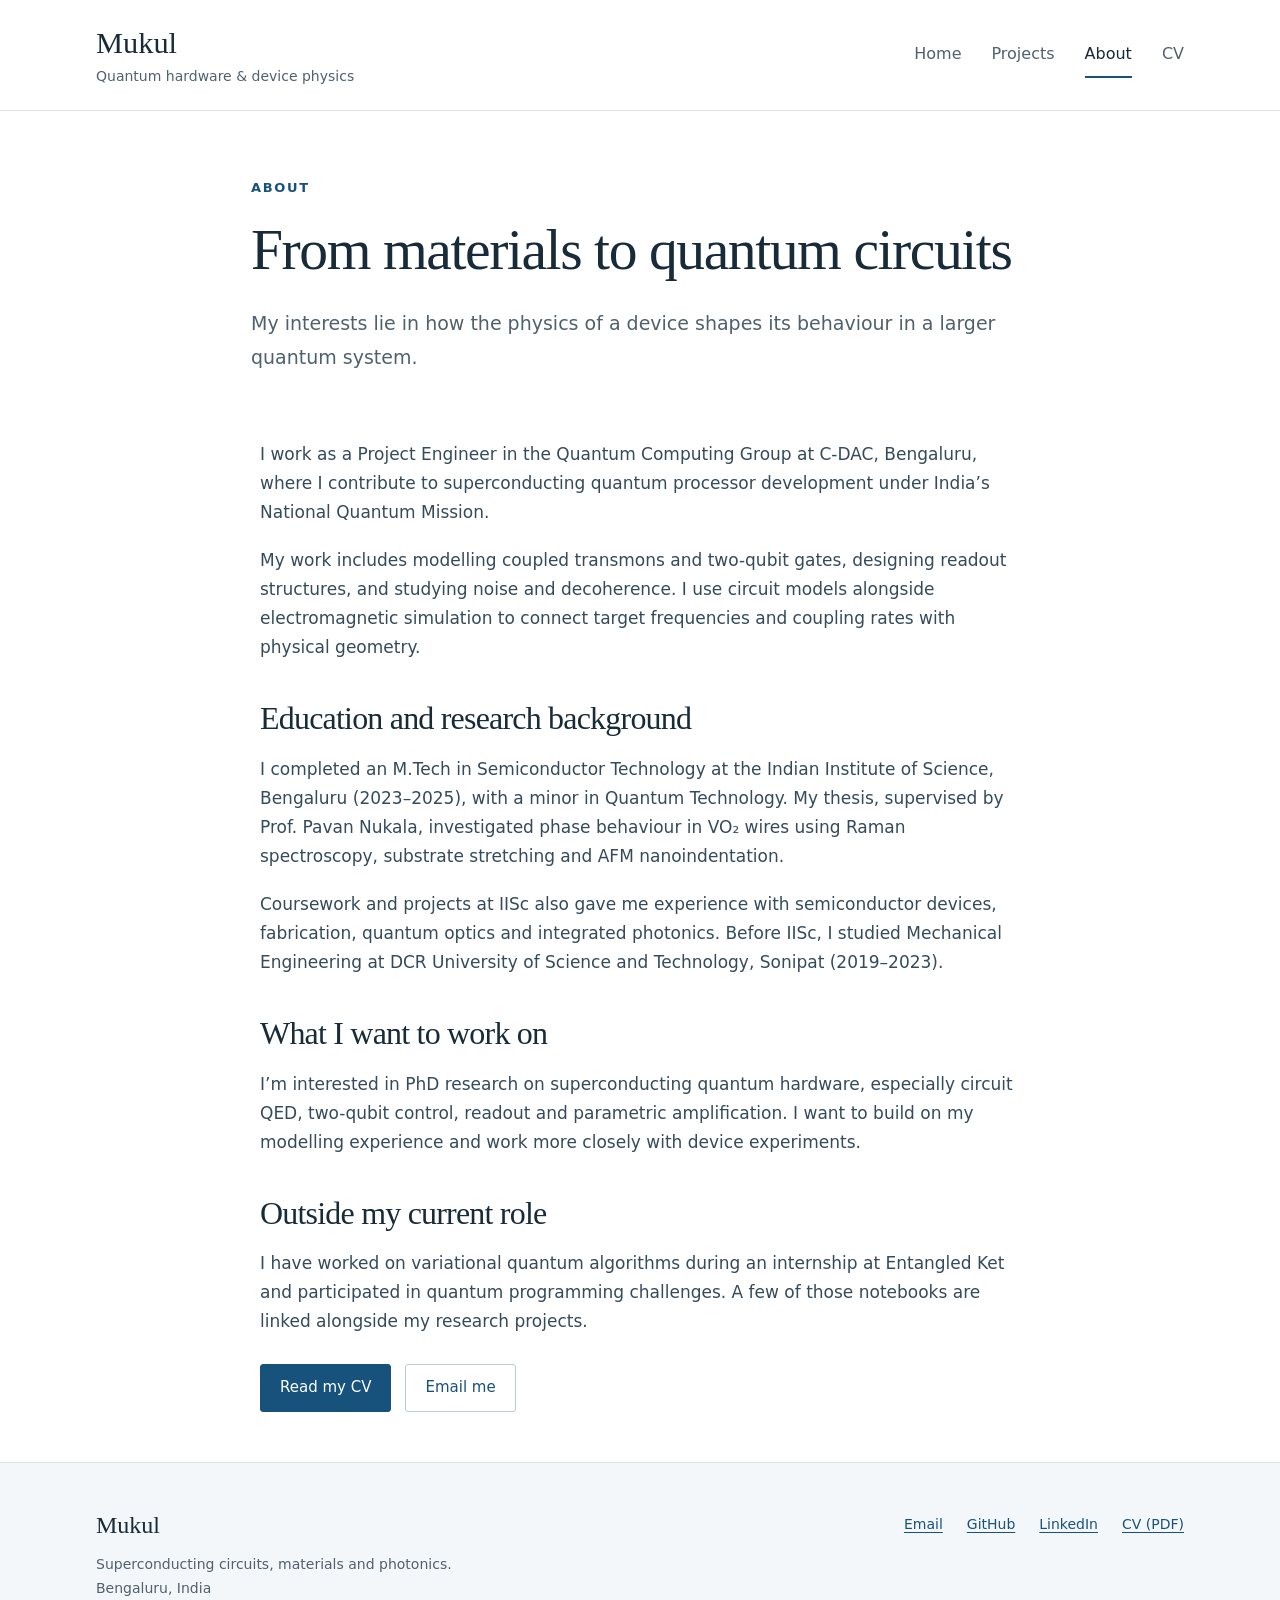
==== about/index.html @ 2f74e1a5 "Replace application information pages with research portfolio and linked academic CV" ====
<!doctype html>
<html lang="en"><head><meta charset="utf-8"><meta name="viewport" content="width=device-width,initial-scale=1">
<title>About · Mukul</title><meta name="description" content="Mukul’s background at C-DAC and IISc, and research interests in superconducting quantum hardware.">
<link rel="canonical" href="https://mukul-quantum-researcher.github.io/about/"><meta name="theme-color" content="#173f5f"><link rel="icon" href="/assets/favicon.svg" type="image/svg+xml">
<meta property="og:title" content="About · Mukul"><meta property="og:description" content="Mukul’s background at C-DAC and IISc, and research interests in superconducting quantum hardware."><meta property="og:type" content="website"><meta property="og:url" content="https://mukul-quantum-researcher.github.io/about/">
<meta property="og:image" content="https://mukul-quantum-researcher.github.io/assets/originals/purcell-layout.png"><link rel="stylesheet" href="/style.css"></head>
<body><a class="skip" href="#main">Skip to content</a>
<header class="site-header"><div class="wrap header-inner"><a class="wordmark" href="/" aria-label="Mukul home">Mukul<span>Quantum hardware &amp; device physics</span></a><nav aria-label="Main navigation"><a href="/">Home</a><a href="/projects/">Projects</a><a href="/about/" aria-current="page">About</a><a href="/cv/">CV</a></nav></div></header>
<main id="main"><div class="wrap narrow"><header class="page-heading"><p class="eyebrow">About</p><h1>From materials to quantum circuits</h1><p class="standfirst">My interests lie in how the physics of a device shapes its behaviour in a larger quantum system.</p></header><section class="prose"><p>I work as a Project Engineer in the Quantum Computing Group at C-DAC, Bengaluru, where I contribute to superconducting quantum processor development under India’s National Quantum Mission.</p><p>My work includes modelling coupled transmons and two-qubit gates, designing readout structures, and studying noise and decoherence. I use circuit models alongside electromagnetic simulation to connect target frequencies and coupling rates with physical geometry.</p><h2>Education and research background</h2><p>I completed an M.Tech in Semiconductor Technology at the Indian Institute of Science, Bengaluru (2023–2025), with a minor in Quantum Technology. My thesis, supervised by Prof. Pavan Nukala, investigated phase behaviour in VO₂ wires using Raman spectroscopy, substrate stretching and AFM nanoindentation.</p><p>Coursework and projects at IISc also gave me experience with semiconductor devices, fabrication, quantum optics and integrated photonics. Before IISc, I studied Mechanical Engineering at DCR University of Science and Technology, Sonipat (2019–2023).</p><h2>What I want to work on</h2><p>I’m interested in PhD research on superconducting quantum hardware, especially circuit QED, two-qubit control, readout and parametric amplification. I want to build on my modelling experience and work more closely with device experiments.</p><h2>Outside my current role</h2><p>I have worked on variational quantum algorithms during an internship at Entangled Ket and participated in quantum programming challenges. A few of those notebooks are linked alongside my research projects.</p><div class="actions"><a class="button" href="/assets/documents/Mukul-CV.pdf">Read my CV</a><a class="button secondary" href="mailto:malikmukul2000@gmail.com">Email me</a></div></section></div></main>
<footer class="site-footer"><div class="wrap footer-inner"><div><strong>Mukul</strong><p>Superconducting circuits, materials and photonics.<br>Bengaluru, India</p></div><div class="footer-links"><a href="mailto:malikmukul2000@gmail.com">Email</a><a href="https://github.com/Mukul-Quantum-Researcher">GitHub</a><a href="https://www.linkedin.com/in/mukul-mukul-47b9b1192/">LinkedIn</a><a href="/assets/documents/Mukul-CV.pdf">CV (PDF)</a></div></div></footer>
</body></html>
---- style.css ----
:root{--ink:#182b39;--muted:#50616d;--blue:#17527d;--line:#dbe3e8;--soft:#f3f7fa;--serif:Georgia,'Times New Roman',serif;--sans:Inter,ui-sans-serif,system-ui,-apple-system,BlinkMacSystemFont,'Segoe UI',sans-serif}*{box-sizing:border-box}html{scroll-behavior:smooth;scroll-padding-top:2rem}body{margin:0;background:#fff;color:var(--ink);font-family:var(--sans);font-size:1.0625rem;line-height:1.7;-webkit-font-smoothing:antialiased}a{color:var(--blue);text-underline-offset:.22em;text-decoration-thickness:1px}a:hover{text-decoration-thickness:2px}a:focus-visible{outline:3px solid #e0a449;outline-offset:5px;border-radius:2px}img{display:block;max-width:100%;height:auto}h1,h2,h3,p{margin-top:0}h1,h2,h3{line-height:1.15;font-weight:400;letter-spacing:-.025em}h1,h2{font-family:var(--serif)}h1{font-size:clamp(2.6rem,4.5vw,4.2rem);margin-bottom:1.5rem}h2{font-size:clamp(1.9rem,3vw,2.65rem);margin-bottom:1.4rem}h3{font-size:1.75rem;margin-bottom:1rem}p{margin-bottom:1.25rem}.wrap{max-width:1160px;margin:auto;padding:0 36px}.narrow{max-width:850px}.site-header{border-bottom:1px solid var(--line)}.header-inner{min-height:110px;display:flex;align-items:center;justify-content:space-between;gap:30px}.wordmark{color:var(--ink);font-family:var(--serif);font-size:1.9rem;line-height:1.2;text-decoration:none}.wordmark span{display:block;font-family:var(--sans);font-size:.875rem;letter-spacing:0;color:var(--muted);margin-top:6px}nav{display:flex;gap:30px}nav a{font-size:1rem;color:var(--muted);text-decoration:none;padding:8px 0}nav a[aria-current=page]{color:var(--ink);border-bottom:2px solid var(--blue)}.eyebrow{text-transform:uppercase;letter-spacing:.13em;font-size:.8125rem;font-weight:600;line-height:1.7;color:var(--blue);margin-bottom:18px}.hero{display:grid;grid-template-columns:1.05fr 1fr;gap:54px;align-items:center;padding:80px 0 92px}.hero h1{font-size:clamp(2.6rem,4.15vw,3.8rem)}.lead,.standfirst{font-size:1.1875rem;color:var(--muted);line-height:1.75;max-width:760px}.intro-detail{color:var(--muted);font-size:1rem}.actions{display:flex;gap:14px;flex-wrap:wrap;margin-top:28px}.button{display:inline-block;background:var(--blue);color:white;padding:10px 19px;border:1px solid var(--blue);font-size:.9375rem;font-weight:500;text-decoration:none;border-radius:3px}.button:hover{background:#123e5e;text-decoration:none}.button.secondary{background:white;color:var(--blue);border-color:#b9cbd8}.button.secondary:hover{background:var(--soft)}.hero-visual{border-top:3px solid var(--blue);border-bottom:1px solid var(--line);padding:22px 0}.hero-visual img{margin:24px 0 20px;width:100%}.hero-visual p:not(.visual-label){font-family:var(--serif);font-size:1.4rem;color:var(--ink);margin-bottom:4px}.hero-visual a{font-size:.875rem}.visual-label{font-size:.875rem;color:var(--muted)}.section-heading{display:flex;justify-content:space-between;align-items:end;gap:24px;margin-bottom:12px}.section-heading h2{margin-bottom:0}.section-heading>a{font-size:.9375rem;white-space:nowrap}.selected{border-top:1px solid var(--line);padding-top:55px}.project-row{display:grid;grid-template-columns:1fr 1.04fr;gap:54px;padding:46px 0;border-bottom:1px solid var(--line);align-items:center}.project-image{background:var(--soft);display:flex;min-height:220px;align-items:center;justify-content:center;padding:24px;border-radius:3px}.project-image img{width:100%;max-height:280px;object-fit:contain}.project-copy h3 a{color:var(--ink);text-decoration:none}.project-copy h3 a:hover{color:var(--blue)}.project-copy p{color:var(--muted)}.project-copy .eyebrow{color:var(--blue);font-size:.75rem;margin-bottom:12px}.project-copy .tools{font-size:.875rem;margin-top:18px;margin-bottom:12px}.text-link{font-size:.9375rem}.research-note{display:grid;grid-template-columns:1fr 1.04fr;gap:54px;margin:68px 0;padding:38px 0;border-top:1px solid var(--line);border-bottom:1px solid var(--line)}.research-note p{color:var(--muted)}.research-note .eyebrow{color:var(--blue)}.contact-strip{padding:0 0 64px;max-width:760px}.contact-strip h2{font-size:2rem}.site-footer{background:var(--soft);border-top:1px solid var(--line);margin-top:35px}.footer-inner{display:flex;justify-content:space-between;gap:32px;padding-top:42px;padding-bottom:42px}.footer-inner strong{font-family:var(--serif);font-size:1.5rem;font-weight:400}.footer-inner p{font-size:.875rem;color:var(--muted);margin:8px 0 0}.footer-links{display:flex;gap:24px;align-items:start;padding-top:8px;font-size:.875rem}.page-heading{padding:66px 0 46px}.page-heading h1{max-width:850px}.supporting{padding:60px 0}.two-col{display:grid;grid-template-columns:1fr 1fr;gap:65px}.supporting h3{font-size:1.4rem}.supporting p{color:var(--muted)}.article{padding-top:30px;max-width:1060px}.back{font-size:.875rem}.article-header{padding:40px 0 48px;max-width:850px}.article-header h1{font-size:clamp(2.7rem,5vw,4rem)}.article-header .eyebrow{margin-bottom:16px}.prose{max-width:760px;margin:0 auto 45px}.prose h2{font-size:2rem;margin-top:38px;margin-bottom:18px}.prose p{color:#354b5b}.prose .actions{margin-bottom:50px}figure{margin:38px 0 48px;padding:20px;border:1px solid var(--line);border-radius:3px}figure img{max-height:600px;width:auto;max-width:100%;margin:auto;object-fit:contain}figcaption{font-size:.875rem;line-height:1.7;color:var(--muted);border-top:1px solid var(--line);margin-top:20px;padding-top:15px}.figure-pair{display:grid;grid-template-columns:1fr 1fr;gap:24px}.figure-pair figure{margin-top:0}.figure-pair figure img{height:280px;object-fit:contain}.article-end{display:flex;justify-content:space-between;border-top:1px solid var(--line);padding:28px 0 42px;font-size:.9375rem}.skip{position:fixed;left:16px;top:-100px;padding:8px 18px;background:#fff;z-index:10}.skip:focus{top:10px}@media(max-width:850px){.wrap{padding:0 24px}.hero{grid-template-columns:1fr;gap:35px;padding:52px 0 60px}.hero-copy{max-width:670px}.hero-visual{max-width:670px}.hero-visual img{max-height:300px;object-fit:contain}.project-row{gap:28px;grid-template-columns:.9fr 1fr}.project-image{padding:12px;min-height:180px}.project-copy h3{font-size:1.5rem}.research-note{gap:28px}.footer-links{gap:18px}}@media(max-width:600px){body{font-size:1rem}.wrap{padding:0 20px}.header-inner{align-items:start;flex-direction:column;gap:18px;padding-top:22px;padding-bottom:14px}.wordmark{font-size:1.7rem}.wordmark span{font-size:.8125rem}nav{gap:26px}nav a{font-size:.9375rem}.hero{padding-top:38px}.hero h1{font-size:2.8rem}.lead,.standfirst{font-size:1.0625rem}.hero-visual{padding-top:18px}.section-heading{align-items:start;flex-direction:column}.project-row{grid-template-columns:1fr;gap:24px;padding:32px 0}.project-image{min-height:180px;padding:20px}.project-copy h3{font-size:1.7rem}.project-image img{max-height:220px}.research-note,.two-col{grid-template-columns:1fr;gap:20px}.research-note{margin:45px 0;padding:28px 0}.footer-inner{flex-direction:column}.footer-links{flex-wrap:wrap}.page-heading{padding:40px 0 30px}h1{font-size:2.7rem}.article-header{padding-top:28px}.article-header h1{font-size:2.8rem}.figure-pair{grid-template-columns:1fr;gap:0}.figure-pair figure img{height:auto;max-height:350px}figure{padding:12px;margin:28px 0 35px}figcaption{font-size:.8125rem}.article-end{gap:25px}.actions{gap:10px}.button{padding:10px 15px}.contact-strip{padding-bottom:35px}}@media(prefers-reduced-motion:reduce){html{scroll-behavior:auto}}@media print{.site-header,.site-footer,.actions,.back,.article-end{display:none}.wrap{padding:0}figure{break-inside:avoid}a{color:inherit}.hero,.project-row{display:block}}
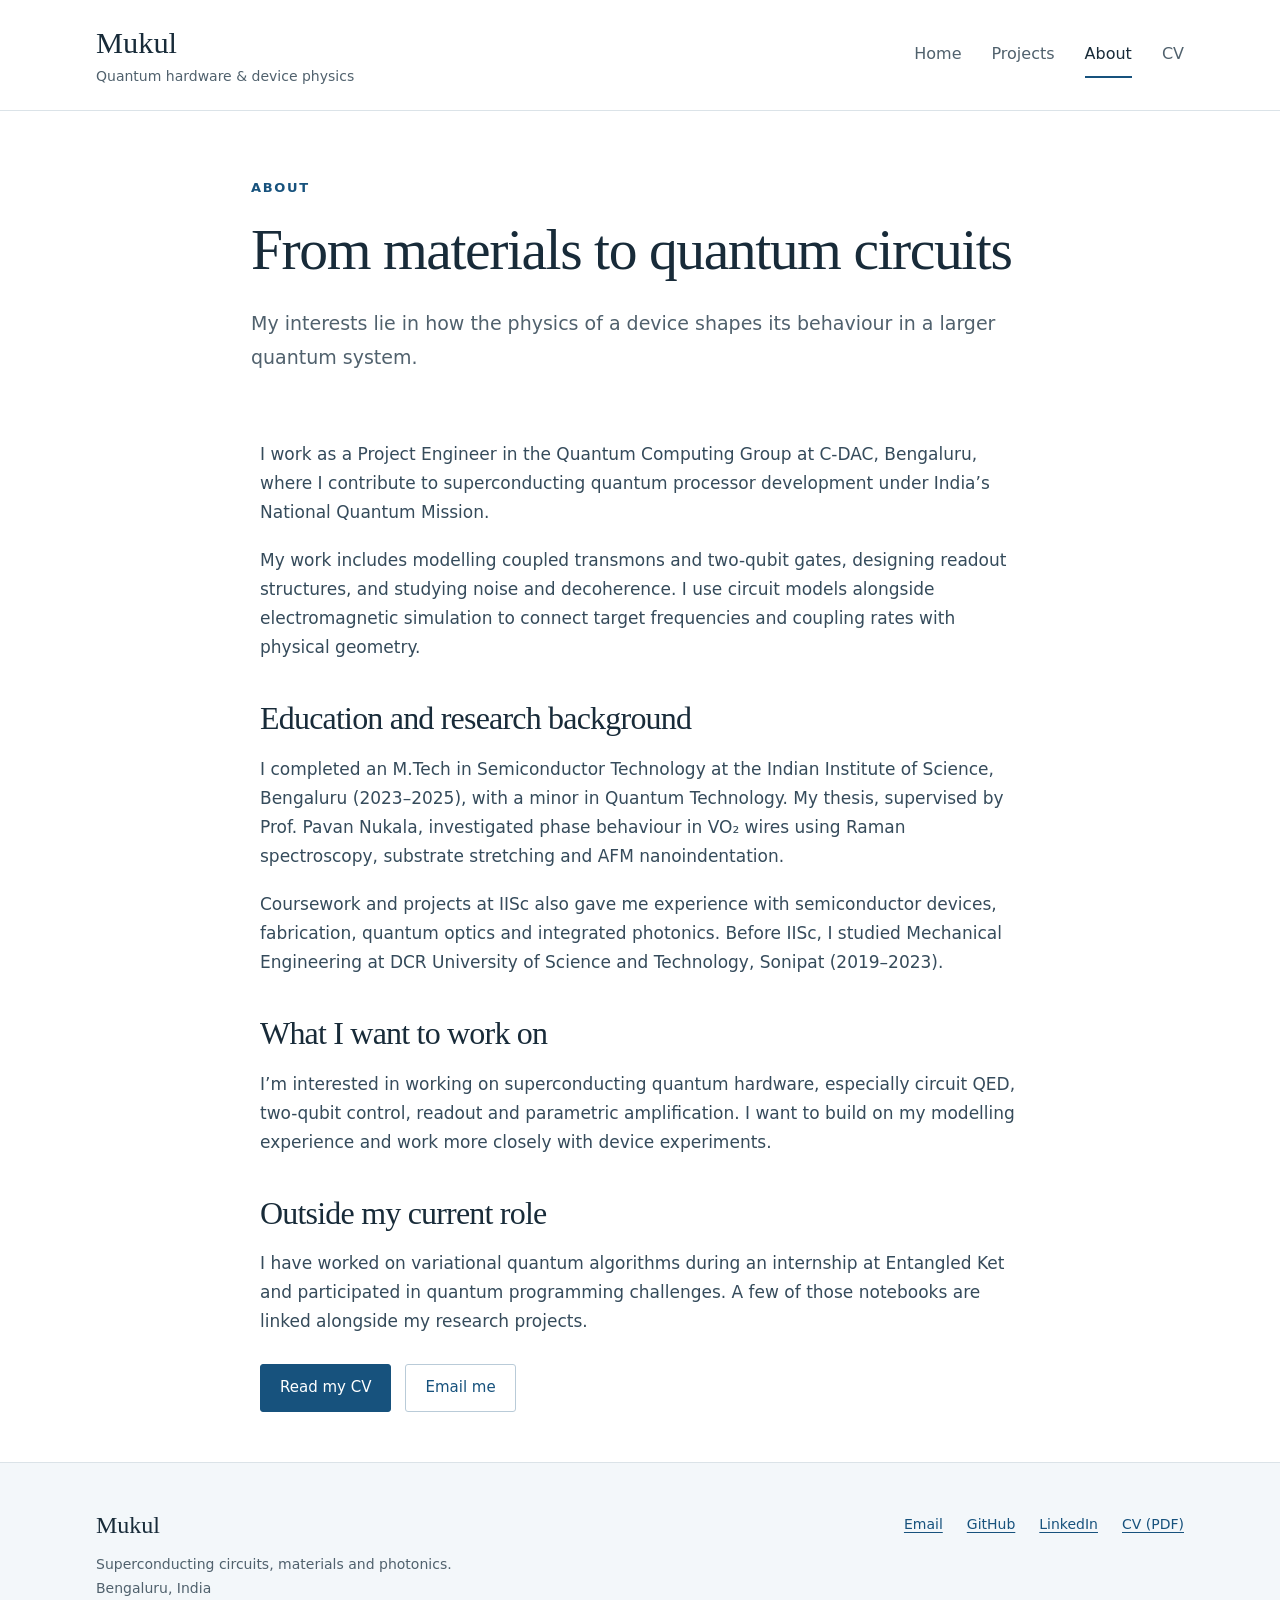
==== commit 63f0f2f3: "Describe research interests for both work and academic opportunities" ====
--- a/about/index.html
+++ b/about/index.html
@@ -6,6 +6,6 @@
 <meta property="og:image" content="https://mukul-quantum-researcher.github.io/assets/originals/purcell-layout.png"><link rel="stylesheet" href="/style.css"></head>
 <body><a class="skip" href="#main">Skip to content</a>
 <header class="site-header"><div class="wrap header-inner"><a class="wordmark" href="/" aria-label="Mukul home">Mukul<span>Quantum hardware &amp; device physics</span></a><nav aria-label="Main navigation"><a href="/">Home</a><a href="/projects/">Projects</a><a href="/about/" aria-current="page">About</a><a href="/cv/">CV</a></nav></div></header>
-<main id="main"><div class="wrap narrow"><header class="page-heading"><p class="eyebrow">About</p><h1>From materials to quantum circuits</h1><p class="standfirst">My interests lie in how the physics of a device shapes its behaviour in a larger quantum system.</p></header><section class="prose"><p>I work as a Project Engineer in the Quantum Computing Group at C-DAC, Bengaluru, where I contribute to superconducting quantum processor development under India’s National Quantum Mission.</p><p>My work includes modelling coupled transmons and two-qubit gates, designing readout structures, and studying noise and decoherence. I use circuit models alongside electromagnetic simulation to connect target frequencies and coupling rates with physical geometry.</p><h2>Education and research background</h2><p>I completed an M.Tech in Semiconductor Technology at the Indian Institute of Science, Bengaluru (2023–2025), with a minor in Quantum Technology. My thesis, supervised by Prof. Pavan Nukala, investigated phase behaviour in VO₂ wires using Raman spectroscopy, substrate stretching and AFM nanoindentation.</p><p>Coursework and projects at IISc also gave me experience with semiconductor devices, fabrication, quantum optics and integrated photonics. Before IISc, I studied Mechanical Engineering at DCR University of Science and Technology, Sonipat (2019–2023).</p><h2>What I want to work on</h2><p>I’m interested in PhD research on superconducting quantum hardware, especially circuit QED, two-qubit control, readout and parametric amplification. I want to build on my modelling experience and work more closely with device experiments.</p><h2>Outside my current role</h2><p>I have worked on variational quantum algorithms during an internship at Entangled Ket and participated in quantum programming challenges. A few of those notebooks are linked alongside my research projects.</p><div class="actions"><a class="button" href="/assets/documents/Mukul-CV.pdf">Read my CV</a><a class="button secondary" href="mailto:malikmukul2000@gmail.com">Email me</a></div></section></div></main>
+<main id="main"><div class="wrap narrow"><header class="page-heading"><p class="eyebrow">About</p><h1>From materials to quantum circuits</h1><p class="standfirst">My interests lie in how the physics of a device shapes its behaviour in a larger quantum system.</p></header><section class="prose"><p>I work as a Project Engineer in the Quantum Computing Group at C-DAC, Bengaluru, where I contribute to superconducting quantum processor development under India’s National Quantum Mission.</p><p>My work includes modelling coupled transmons and two-qubit gates, designing readout structures, and studying noise and decoherence. I use circuit models alongside electromagnetic simulation to connect target frequencies and coupling rates with physical geometry.</p><h2>Education and research background</h2><p>I completed an M.Tech in Semiconductor Technology at the Indian Institute of Science, Bengaluru (2023–2025), with a minor in Quantum Technology. My thesis, supervised by Prof. Pavan Nukala, investigated phase behaviour in VO₂ wires using Raman spectroscopy, substrate stretching and AFM nanoindentation.</p><p>Coursework and projects at IISc also gave me experience with semiconductor devices, fabrication, quantum optics and integrated photonics. Before IISc, I studied Mechanical Engineering at DCR University of Science and Technology, Sonipat (2019–2023).</p><h2>What I want to work on</h2><p>I’m interested in working on superconducting quantum hardware, especially circuit QED, two-qubit control, readout and parametric amplification. I want to build on my modelling experience and work more closely with device experiments.</p><h2>Outside my current role</h2><p>I have worked on variational quantum algorithms during an internship at Entangled Ket and participated in quantum programming challenges. A few of those notebooks are linked alongside my research projects.</p><div class="actions"><a class="button" href="/assets/documents/Mukul-CV.pdf">Read my CV</a><a class="button secondary" href="mailto:malikmukul2000@gmail.com">Email me</a></div></section></div></main>
 <footer class="site-footer"><div class="wrap footer-inner"><div><strong>Mukul</strong><p>Superconducting circuits, materials and photonics.<br>Bengaluru, India</p></div><div class="footer-links"><a href="mailto:malikmukul2000@gmail.com">Email</a><a href="https://github.com/Mukul-Quantum-Researcher">GitHub</a><a href="https://www.linkedin.com/in/mukul-mukul-47b9b1192/">LinkedIn</a><a href="/assets/documents/Mukul-CV.pdf">CV (PDF)</a></div></div></footer>
 </body></html>
